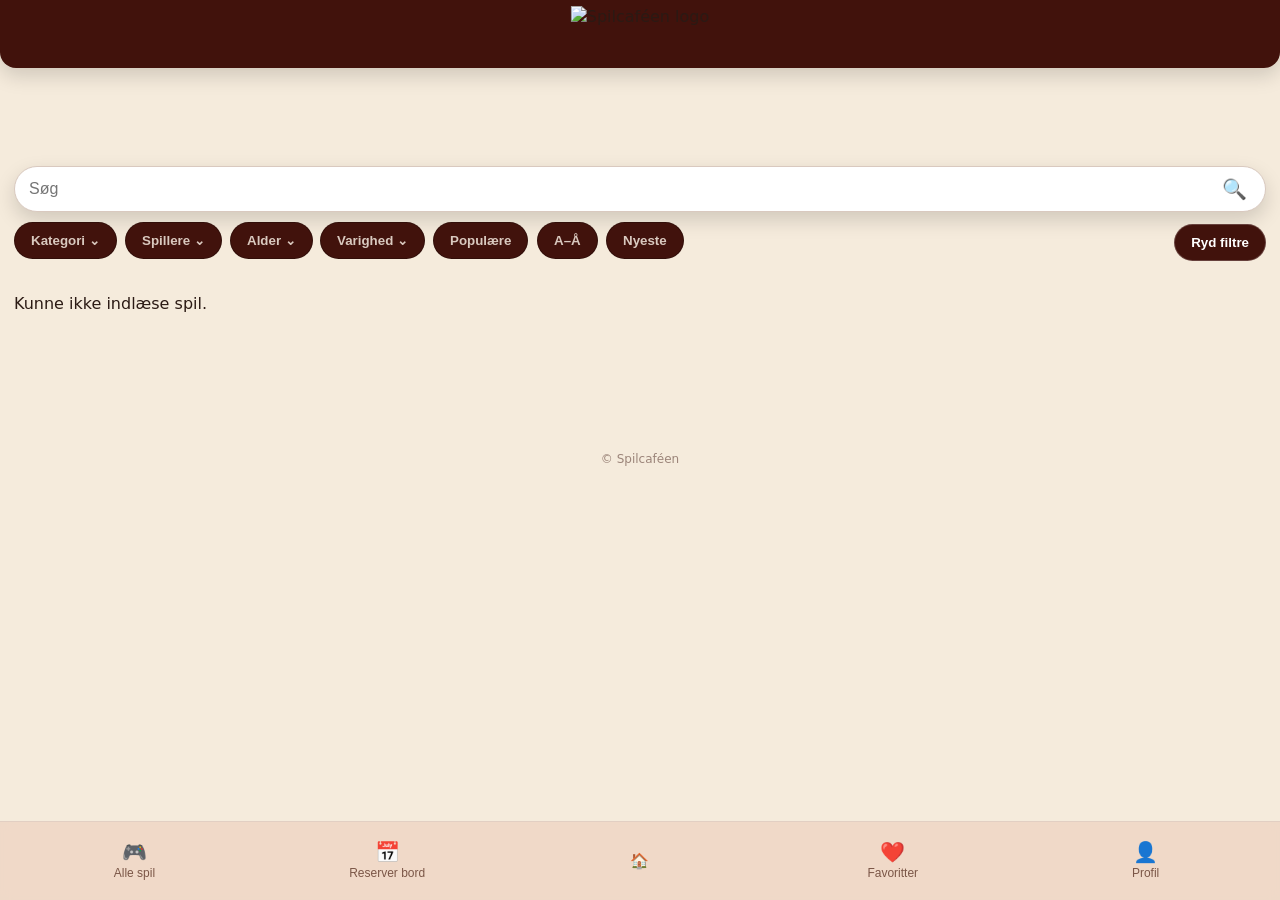
==== index.html @ 5440424d "Forbedret semantisk struktur og søgefeltets tilgængelighed Tilføjet en H1 til spiloversigten og en l" ====
<!doctype html>
<html lang="da">
  <head>
    <meta charset="UTF-8" />
    <meta name="viewport" content="width=device-width, initial-scale=1.0" />
    <title>Spilcaféen</title>
    <link rel="stylesheet" href="app.css" />
    <link
      rel="shortcut icon"
      href="https://images.squarespace-cdn.com/content/v1/61fd2c9026a58c435d260f4c/1af90772-e642-4309-a2cb-f4161e36855e/SC-logo-2023-transparant-BG+Small+Crop.png"
      type="image/logo"
    />
  </head>
  <body>
    <header class="topbar">
      <!-- Øverste mørkebrune bjælke -->
      <div class="topbar-bar"></div>

      <img
        src="https://images.squarespace-cdn.com/content/v1/61fd2c9026a58c435d260f4c/1af90772-e642-4309-a2cb-f4161e36855e/SC-logo-2023-transparant-BG+Small+Crop.png"
        alt="Spilcaféen logo"
        class="header-logo"
      />
    </header>

    <!-- BOOKING FLOW (skjult indtil man trykker "Reserver bord") -->
    <section id="booking-view" class="booking" hidden>
      <div id="booking-stage" class="booking-stage"></div>
    </section>

    <main class="page">
      <h1 class="visually-hidden">Spiloversigt</h1>

      <!-- Søg som i designet -->
      <div class="searchbar">
        <label for="search-input" class="visually-hidden">Søg efter spil</label>
        <input type="text" id="search-input" placeholder="Søg" />
        <button class="icon-btn" aria-label="Søg">🔍</button>
      </div>

      <!-- 👇 NY placering af filtre + Ryd filtre -->
      <div class="filterbar">
        <div class="filters-row">
          <!-- alle dine filter-dropdowns flyttes herned -->
          <div class="filter-dropdown">
            <button class="pill">Kategori ⌄</button>
            <div class="dropdown-menu">
              <button data-filter="genre" data-value="Familie">Familie</button>
              <button data-filter="genre" data-value="Kortspil">
                Kortspil
              </button>
              <button data-filter="genre" data-value="Strategi">
                Strategi
              </button>
              <button data-filter="genre" data-value="Ordspil">Ordspil</button>
              <button data-filter="genre" data-value="Party">Party</button>
              <button data-filter="genre" data-value="Andre">Andre</button>
              <button data-filter="genre" data-value="all">
                Alle kategorier
              </button>
            </div>
          </div>

          <div class="filter-dropdown">
            <button class="pill">Spillere ⌄</button>
            <div class="dropdown-menu">
              <button data-filter="players" data-value="1-2">1–2</button>
              <button data-filter="players" data-value="2-4">2–4</button>
              <button data-filter="players" data-value="4-6">4–6</button>
              <button data-filter="players" data-value="6-10">6–10</button>
              <button data-filter="players" data-value="10+">10+</button>
              <button data-filter="players" data-value="all">Alle</button>
            </div>
          </div>

          <div class="filter-dropdown">
            <button class="pill">Alder ⌄</button>
            <div class="dropdown-menu">
              <button data-filter="age" data-value="3">3+</button>
              <button data-filter="age" data-value="6">6+</button>
              <button data-filter="age" data-value="8">8+</button>
              <button data-filter="age" data-value="10">10+</button>
              <button data-filter="age" data-value="12">12+</button>
              <button data-filter="age" data-value="15">15+</button>
              <button data-filter="age" data-value="18">18+</button>
              <button data-filter="age" data-value="all">Alle</button>
            </div>
          </div>

          <div class="filter-dropdown">
            <button class="pill">Varighed ⌄</button>
            <div class="dropdown-menu">
              <button data-filter="duration" data-value="0-15">≤ 15 min</button>
              <button data-filter="duration" data-value="15-30">
                15–30 min
              </button>
              <button data-filter="duration" data-value="30-60">
                30–60 min
              </button>
              <button data-filter="duration" data-value="60-120">
                60–120 min
              </button>
              <button data-filter="duration" data-value="120+">120+ min</button>
              <button data-filter="duration" data-value="all">Alle</button>
            </div>
          </div>

          <div class="filter-dropdown">
            <button class="pill" data-sort="rating">Populære</button>
          </div>
          <div class="filter-dropdown">
            <button class="pill" data-sort="title">A–Å</button>
          </div>
          <div class="filter-dropdown">
            <button class="pill" data-sort="none">Nyeste</button>
          </div>
        </div>

        <!-- højre side -->
        <button class="clear-pill" id="clear-filters-pill" type="button">
          Ryd filtre
        </button>
      </div>

      <!-- resten af indholdet -->
      <section id="game-list" class="card-grid"></section>
    </main>

    <!-- Skjult lager til select/inputs som koden bruger (ikke synligt for brugeren) -->
    <div class="filters-storage" hidden>
      <select id="genre-select">
        <option value="all">Alle kategorier</option>
      </select>
      <select id="language-select">
        <option value="all">Alle sprog</option>
      </select>
      <select id="difficulty-select">
        <option value="all">Alle sværhedsgrader</option>
      </select>

      <input
        type="number"
        id="rating-from"
        placeholder="0"
        min="0"
        max="5"
        step="0.1"
      />
      <input
        type="number"
        id="rating-to"
        placeholder="5"
        min="0"
        max="5"
        step="0.1"
      />

      <input
        type="number"
        id="playtime-from"
        placeholder="0"
        min="0"
        max="600"
      />
      <input
        type="number"
        id="playtime-to"
        placeholder="999"
        min="0"
        max="999"
      />

      <input type="checkbox" id="available-only" />

      <select id="sort-select">
        <option value="none">Ingen sortering</option>
        <option value="title">Titel (A-Å)</option>
        <option value="playtime">Varighed (kortest først)</option>
        <option value="rating">Rating (højeste først)</option>
      </select>

      <!-- eksisterende clear-knap er ikke længere synlig, men kan gerne blive -->
      <button id="clear-filters" type="button">Ryd (skjult)</button>
    </div>

    <!-- Modal: stort kort -->
    <!-- Modal: stort kort -->
    <div id="game-modal" class="modal" hidden>
      <div class="modal-backdrop" data-close></div>
      <article
        class="modal-card"
        role="dialog"
        aria-modal="true"
        aria-labelledby="modal-title"
      >
        <button class="modal-close" data-close aria-label="Luk">×</button>

        <div class="modal-media">
          <img id="modal-image" alt="" />
        </div>

        <div class="modal-body">
          <h2 id="modal-title"></h2>
          <div class="modal-meta" id="modal-meta"></div>
          <p id="modal-desc"></p>
          <div class="modal-details" id="modal-details"></div>

          <!-- NY REGELSEKTION -->
          <section id="modal-rules-wrap" class="modal-rules" hidden>
            <button id="rules-toggle" class="rules-btn" aria-expanded="false">
              ▸ Regler
            </button>
            <div id="rules-content" class="rules-content">
              <pre id="modal-rules"></pre>
            </div>
          </section>
        </div>
      </article>
    </div>

    <!-- Bundnavigation som i mockup -->
    <nav class="tabbar tabbar--fab">
      <button class="tab" id="tab-all">
        <span>🎮</span><small>Alle spil</small>
      </button>

      <button class="tab" id="tab-reserve">
        <span>📅</span><small>Reserver bord</small>
      </button>

      <!-- den runde, forhøjede hjem-knap -->
      <button class="home-fab" id="tab-home" aria-label="Hjem">🏠</button>

      <button class="tab" id="filter-favourites">
        <span>❤️️</span><small>Favoritter</small>
      </button>

      <button class="tab" id="tab-profile">
        <span>👤</span><small>Profil</small>
      </button>
    </nav>

    <footer class="legal">© Spilcaféen</footer>
    <script src="app.js"></script>
  </body>
</html>
---- app.css ----
/* =========================================================
  Farver, base og variabler
  ========================================================= */
:root {
  --cream: #f5ebdc;
  --brown: #41120c;
  --brown-2: #5b2a1a;
  --text: #2b1a14;
  --light: #fff8f0;
  --muted: #bdaaa1;
  --ring: #d9c9bf;
  --shadow: 0 8px 20px rgba(0, 0, 0, 0.15);
  --radius: 18px;
  --thumb-ratio: 4/3;
}

* {
  box-sizing: border-box;
}

html,
body {
  margin: 0;
  padding: 0;
}

/* baggrundsfarve */
body {
  background: var(--cream);
  color: var(--text);
  font: 16px/1.4 ui-sans-serif, system-ui, Segoe UI, Roboto, Inter;
}

/* =========================================================
  HEADER – mørk topbjælke + svævende logo
  ========================================================= */
.topbar {
  position: sticky;
  top: 0;
  z-index: 3000;
  background: var(--cream);
  padding-top: 100px;
  /* plads til logoet ovenfor bjælken */
  padding-bottom: 28px;
  /* luft under bjælken (afstand til søg) */
  margin: 0 0 16px;
  overflow: visible;
}

/* Selve bjælken: absolut, så padding ikke skubber den */
.topbar-bar {
  position: absolute;
  inset: 0 auto auto 0;
  height: 68px;
  width: 100%;
  background: var(--brown);
  border-bottom-left-radius: 16px;
  border-bottom-right-radius: 16px;
  box-shadow: var(--shadow);
}

/* Logoet svæver ovenpå bjælken */
.header-logo {
  position: absolute;
  left: 50%;
  top: 6px;
  /* sænk/hæv logoet i bjælken */
  transform: translateX(-50%);
  height: 96px;
  /* logo-størrelse */
  z-index: 10;
}

/* tilbage-knap i topbaren */
.icon-btn {
  appearance: none;
  border: 0;
  background: transparent;
  font-size: 20px;
  color: #fff;
  line-height: 1;
  padding: 4px 6px;
  cursor: pointer;
}
/* H1 bliver skjult på skræmen men bliver læst højt for skærmlæsebrugere */
.visually-hidden {
  position: absolute;
  width: 1px;
  height: 1px;
  padding: 0;
  margin: -1px;
  overflow: hidden;
  clip: rect(0, 0, 0, 0);
  white-space: nowrap;
  border: 0;
}

/* =========================================================
  SIDE-INDHOLD
  ========================================================= */
.page {
  padding: 12px 14px 110px;
  /* ekstra bund-padding så tabbar ikke dækker */
  max-width: min(1400px, 100%);
  margin: 0 auto;
}

/* Søg-bar */
.searchbar {
  display: flex;
  align-items: center;
  gap: 8px;
  background: #fff;
  border: 1px solid var(--ring);
  box-shadow: var(--shadow);
  border-radius: 999px;
  padding: 8px 12px;
  margin: 10px 0 8px;
}

.searchbar input {
  flex: 1;
  border: 0;
  outline: 0;
  background: transparent;
  font-size: 16px;
}

/* =========================================================
  FILTRE under søg – venstre/scroll, “Ryd filtre” til højre
  ========================================================= */
.filterbar {
  display: flex;
  align-items: center;
  gap: 8px;
  margin: 10px 0 14px;
}

.filterbar .filters-row {
  flex: 1 1 auto;
  min-width: 0;
  display: flex;
  gap: 8px;
  overflow-x: auto;
  overflow-y: visible;
  padding-bottom: 4px;
}

/* Standard “pill”-stil (bruges også i dropdown-trigger-knapper) */
.pill {
  appearance: none;
  background: #65301e;
  color: #fff;
  border: 1px solid rgba(255, 255, 255, 0.15);
  border-radius: 999px;
  padding: 10px 16px;
  /* lidt større */
  font-weight: 600;
  white-space: nowrap;
  cursor: pointer;
  transition: transform 0.18s ease, background-color 0.18s ease,
    box-shadow 0.18s ease;
  will-change: transform;
  transform-origin: center;
}

.pill:hover,
.pill:focus-visible,
.pill:active {
  transform: scale(1.07);
  background: var(--brown-2);
  box-shadow: 0 6px 14px rgba(0, 0, 0, 0.18);
}

.pill:focus-visible {
  outline: 2px solid rgba(255, 255, 255, 0.6);
  outline-offset: 2px;
}

/* Dropdown trigger-pills lys stil */
.filter-dropdown {
  position: relative;
  flex-shrink: 0;
}

.filter-dropdown .pill {
  background: var(--brown);
  color: var(--ring);
  border: 1px solid rgba(0, 0, 0, 0.25);
}

.filter-dropdown .pill:hover {
  background: var(--brown-2);
  transform: scale(1.07);
  box-shadow: 0 6px 14px rgba(0, 0, 0, 0.18);
}

/* Dropdown-menu */
.dropdown-menu {
  position: absolute;
  top: 110%;
  left: 0;
  display: none;
  flex-direction: column;
  min-width: 180px;
  background: #f5ebdc;
  border: 1px solid rgba(0, 0, 0, 0.25);
  border-radius: 12px;
  box-shadow: var(--shadow);
  z-index: 3200;
  overflow: hidden;
}

.filter-dropdown.open .dropdown-menu {
  display: flex;
}

.dropdown-floating {
  position: fixed !important;
  z-index: 10000 !important;
  display: flex !important;
  top: 0;
  left: 0;
}

/* Punkter i dropdown-menuen + hover-pop */
.dropdown-menu button {
  appearance: none;
  border: 0;
  background: transparent;
  padding: 10px 14px;
  text-align: left;
  font-size: 15px;
  color: var(--text);
  cursor: pointer;
  transition: transform 0.15s ease, background-color 0.15s ease;
  display: inline-block;
  transform-origin: center;
}

.dropdown-menu button:hover {
  transform: scale(1.08);
  background: var(--brown-2);
  color: #fff;
}

/* “Ryd filtre”-pillen på højre side */
.clear-pill {
  flex: 0 0 auto;
  background: var(--brown);
  color: #fff;
  border: 1px solid rgba(255, 255, 255, 0.2);
  border-radius: 999px;
  padding: 10px 16px;
  font-weight: 800;
  white-space: nowrap;
  cursor: pointer;
  transition: transform 0.2s ease, background-color 0.2s ease,
    box-shadow 0.2s ease;
}

.clear-pill:hover {
  transform: scale(1.08);
  background: var(--brown-2);
  box-shadow: 0 6px 14px rgba(0, 0, 0, 0.18);
}

/* Skjul evt. gamle rækker hvis de findes i DOM’en */
.top-actions {
  display: none !important;
}

.more-filters {
  display: none !important;
}

.filters-storage[hidden] {
  display: none;
}

/* =========================================================
  KORT / SPIL-KORT
  ========================================================= */
.card-grid {
  display: grid;
  gap: 12px;
  grid-template-columns: repeat(auto-fill, minmax(220px, 1fr));
}

@media (max-width: 380px) {
  .card-grid {
    grid-template-columns: 1fr;
  }
}

.card {
  background: var(--brown);
  color: #fff;
  border-radius: 16px;
  box-shadow: var(--shadow);
  padding: 8px;
  border: 1px solid rgba(255, 255, 255, 0.12);
}

.thumb {
  position: relative;
  border-radius: 12px;
  overflow: hidden;
  background: #00000055;
  aspect-ratio: var(--thumb-ratio);
}

.thumb img {
  width: 100%;
  height: 100%;
  object-fit: cover;
  display: block;
}

.fav {
  position: absolute;
  top: 8px;
  right: 8px;
  background: rgba(0, 0, 0, 0.35);
  border: 1px solid rgba(255, 255, 255, 0.25);
  color: #fff;
  border-radius: 999px;
  padding: 6px 8px;
  font-size: 16px;
  cursor: pointer;
}

.fav.active {
  background: #fff;
  color: #c0183c;
}

.card h3 {
  margin: 8px 4px 6px;
  font-size: 16px;
}

.meta,
.extra {
  color: #f1dfd6;
  opacity: 0.95;
  display: flex;
  gap: 10px;
  margin: 0 4px 4px;
  font-size: 14px;
}

.extra {
  flex-direction: column;
  gap: 2px;
}

.badges {
  position: absolute;
  left: 8px;
  top: 8px;
  display: flex;
  gap: 6px;
}

.badge {
  background: rgba(0, 0, 0, 0.5);
  color: #fff;
  padding: 3px 6px;
  font-size: 12px;
  border-radius: 999px;
  border: 1px solid rgba(255, 255, 255, 0.25);
}

/* =========================================================
  TABBAR – altid klikbar, hover-effekt, alle lige store
  ========================================================= */
.tabbar {
  position: fixed;
  left: 0;
  right: 0;
  bottom: 0;
  z-index: 8000;
  /* OVER alt almindeligt indhold/booking */
  background: #efd8c6e6;
  backdrop-filter: saturate(1.2) blur(6px);
  border-top: 1px solid #e2cfc3;
  display: grid;
  grid-template-columns: repeat(5, 1fr);
  padding: 10px 8px;
  /* lidt større samlet højde */
}

/* Gør ALLE knapper ens (inkl. huset) */
.tabbar button {
  appearance: none;
  border: 0;
  background: transparent;
  color: #7b5647;
  text-align: center;
  display: flex;
  flex-direction: column;
  align-items: center;
  justify-content: center;
  gap: 4px;
  padding: 10px 4px;
  /* lidt større */
  font-size: 15px;
  /* større tekst */
  outline: 0;
  -webkit-tap-highlight-color: transparent;
  transition: transform 0.18s ease, background-color 0.18s ease,
    color 0.18s ease, box-shadow 0.18s ease;
  border-radius: 12px;
  /* rundet baggrund ved hover */
}

/* Ikon + label */
.tabbar button span {
  font-size: 20px;
  line-height: 1;
}

.tabbar button small {
  display: block;
  font-size: 12px;
}

/* Aktiv tilstand */
.tabbar .tab.active {
  color: #3b2118;
  font-weight: 700;
}

.tabbar .tab.active::after {
  content: "";
  width: 24px;
  height: 3px;
  background: #3b2118;
  border-radius: 999px;
  margin-top: 4px;
}

/* Konsistent hover/focus på ALLE knapper inkl. huset */
.tabbar button:hover,
.tabbar button:focus-visible,
.tabbar button:active {
  transform: scale(1.08);
  background: rgba(0, 0, 0, 0.05);
  box-shadow: 0 6px 14px rgba(0, 0, 0, 0.12);
}

/* Tilgængelighed – undgå grimme outlines men behold fokus */
.tabbar button:focus-visible {
  outline: 2px solid rgba(59, 33, 24, 0.35);
  outline-offset: 2px;
}

/* Sørg for at modaler fortsat ligger OVER tabbaren */
.modal {
  z-index: 9000;
}

/* FOOTER */
.legal {
  text-align: center;
  color: #9b8479;
  font-size: 12px;
  padding: 10px 0 80px;
}

/* MODAL (kortdetaljer) */
.modal[hidden] {
  display: none;
}

.modal {
  position: fixed;
  inset: 0;
  display: grid;
  place-items: center;
  padding: 16px;
}

.modal-backdrop {
  position: absolute;
  inset: 0;
  background: rgba(0, 0, 0, 0.122);
}

.modal-card {
  position: relative;
  z-index: 1;
  background: var(--brown);
  color: #fff;
  border-radius: 18px;
  border: 1px solid rgba(255, 255, 255, 0.15);
  box-shadow: var(--shadow);
  width: min(920px, 100%);
  display: flex;
  flex-direction: column;
  max-height: 90vh;
  overflow: hidden;
}

.modal-close {
  position: absolute;
  top: 10px;
  right: 10px;
  background: rgba(0, 0, 0, 0.35);
  border: 1px solid rgba(255, 255, 255, 0.25);
  color: #fff;
  border-radius: 999px;
  font-size: 22px;
  line-height: 1;
  padding: 6px 10px;
  cursor: pointer;
}

.modal-media {
  flex: 0 0 auto;
  background: #1a1a1a7b;
  display: flex;
  align-items: center;
  justify-content: center;
  padding: 0.5rem;
  border-bottom: 1px solid rgba(255, 255, 255, 0.1);
}

.modal-media img {
  width: 100%;
  height: auto;
  max-height: 350px;
  object-fit: contain;
  display: block;
}

.modal-body {
  flex: 1;
  overflow-y: auto;
  padding: 1rem 1.5rem;
  display: grid;
  gap: 10px;
}

.modal-body h2 {
  margin: 0;
  font-size: clamp(20px, 3.2vw, 28px);
}

.modal-meta {
  display: flex;
  gap: 14px;
  opacity: 0.95;
  flex-wrap: wrap;
}

.modal-details {
  display: grid;
  gap: 6px;
}

.modal-details span {
  opacity: 0.95;
}

/* Regler fold-ud */
.rules-btn {
  background: none;
  border: none;
  color: #fff;
  font-weight: 600;
  cursor: pointer;
  margin-top: 1rem;
  display: flex;
  align-items: center;
  gap: 0.25rem;
  font-size: 1.1rem;
  transition: color 0.2s ease;
}

.rules-btn:hover {
  color: #ffd479;
}

.rules-btn[aria-expanded="true"]::before {
  content: "▾";
}

.rules-btn[aria-expanded="false"]::before {
  content: "▸";
}

.rules-content {
  max-height: 0;
  overflow: hidden;
  transition: max-height 0.3s ease;
}

.rules-content.open {
  max-height: 600px;
}

#modal-rules {
  background: rgba(255, 255, 255, 0.05);
  padding: 0.75rem;
  border-radius: 6px;
  white-space: pre-wrap;
  line-height: 1.4;
  margin-top: 0.5rem;
}

/* =========================================================
  BOOKING FLOW (forkortet; bevaret funktionelt)
  ========================================================= */
.booking[hidden] {
  display: none;
}

.booking {
  position: relative;
  /* sikrer normal stacking under tabbar */
  max-width: clamp(600px, 90vw, 1100px);
  margin: 0 auto;
  padding: 20px 16px 120px;
  /* bund-padding så tabbar ikke dækker */
}

.booking-top {
  display: flex;
  align-items: center;
  gap: 10px;
  margin-bottom: 8px;
}

.booking-logo {
  height: 56px;
  display: block;
  margin: 10px auto 8px;
}

@media (min-width: 900px) {
  .booking-logo {
    height: 80px;
    margin: 14px auto 10px;
  }
}

.booking-title {
  font-size: clamp(22px, 3vw, 32px);
  font-weight: 800;
  text-align: center;
  margin: 10px 0 16px;
  color: #3b2118;
}

.booking-stage {
  display: block;
}

.booking-grid {
  display: grid;
  gap: 16px;
}

.booking-cafes {
  grid-template-columns: repeat(2, minmax(0, 1fr));
}

.booking-card {
  background: var(--brown);
  color: #fff;
  border-radius: 14px;
  padding: 8px;
  border: 1px solid rgba(255, 255, 255, 0.12);
  box-shadow: var(--shadow);
  cursor: pointer;
}

.booking-card img {
  width: 100%;
  height: 120px;
  object-fit: cover;
  border-radius: 10px;
  display: block;
}

@media (min-width: 900px) {
  .booking-cafes {
    grid-template-columns: repeat(3, minmax(0, 1fr));
  }

  .booking-card img {
    height: 150px;
  }
}

@media (min-width: 1200px) {
  .booking-cafes {
    grid-template-columns: repeat(4, minmax(0, 1fr));
  }
}

.booking-bubbles {
  display: grid;
  grid-template-columns: repeat(4, 1fr);
  gap: 12px;
}
/* --- BOOKING – Kalender (runde dag-bobler) --- */
.cal-header {
  display: flex;
  align-items: center;
  justify-content: space-between;
  margin: 6px 0 8px;
}
.cal-arrow {
  appearance: none;
  border: 0;
  background: transparent;
  cursor: pointer;
  font-size: 22px;
  padding: 6px 10px;
  color: #3b2118;
}

.calendar {
  display: grid;
  grid-template-columns: repeat(7, 1fr);
  gap: 8px;
  justify-items: center;
}

.cal-day {
  /* ma, ti, on ... */
  font-weight: 700;
  font-size: 14px;
  color: #7b5647;
}

.cal-cell {
  /* <-- de enkelte dages KNAPPER */
  width: 40px;
  height: 40px;
  border-radius: 50%; /* gør dem RUNDE */
  border: 1px solid var(--ring);
  background: #7fa763;
  color: var(--text);
  display: flex;
  align-items: center;
  justify-content: center;
  cursor: pointer;
  transition: transform 0.15s ease, background-color 0.15s ease;
}
.cal-cell:hover {
  background: #f2e4d8;
  transform: scale(1.06);
}
.cal-cell.selected {
  background: #7b5647;
  color: #fff;
}
.cal-cell.busy {
  background: #c27474;
  color: #fff;
  cursor: not-allowed;
}

.legend {
  margin-top: 10px;
  color: #7b5647;
  font-size: 14px;
  display: flex;
  align-items: center;
  gap: 10px;
}
.dot {
  width: 10px;
  height: 10px;
  border-radius: 50%;
  display: inline-block;
}
.dot-green {
  background: #7fb77e;
}
.dot-red {
  background: #c27474;
}

.bubble {
  background: #5b2a1a;
  color: #fff;
  border: 1px solid rgba(255, 255, 255, 0.15);
  border-radius: 999px;
  padding: 16px 0;
  text-align: center;
  font-weight: 800;
  cursor: pointer;
  font-size: 18px;
}

.booking-time {
  display: grid;
  grid-template-columns: repeat(4, 1fr);
  gap: 12px;
}

@media (min-width: 900px) {
  .booking-time {
    grid-template-columns: repeat(6, 1fr);
  }
}

.slot {
  padding: 10px 12px;
  border-radius: 12px;
  background: #fff;
  border: 1px solid var(--ring);
  text-align: center;
  cursor: pointer;
}

.slot.busy {
  opacity: 0.45;
  pointer-events: none;
  text-decoration: line-through;
}

.slot.primary {
  background: var(--brown);
  color: #fff;
  border-color: rgba(255, 255, 255, 0.2);
}

.booking-type {
  display: grid;
  gap: 10px;
}

.booking-form {
  display: grid;
  gap: 10px;
}

.booking-form input,
.booking-form textarea {
  width: 100%;
  padding: 10px 12px;
  border-radius: 12px;
  border: 1px solid var(--ring);
  background: #fff;
}

.booking-btn {
  padding: 12px;
  border-radius: 12px;
  background: var(--brown);
  color: #fff;
  border: 0;
  cursor: pointer;
  font-weight: 800;
}

.booking-summary {
  background: #fff;
  border: 1px solid var(--ring);
  border-radius: 12px;
  padding: 10px 12px;
}

.booking-success {
  display: grid;
  gap: 12px;
  text-align: center;
}

.success-big {
  font-size: 22px;
  font-weight: 800;
  color: #3b2118;
}

/* Respektér brugere der ikke vil have animationer */
@media (prefers-reduced-motion: reduce) {
  .pill,
  .clear-pill,
  .dropdown-menu button,
  .tabbar button {
    transition: none !important;
  }
}
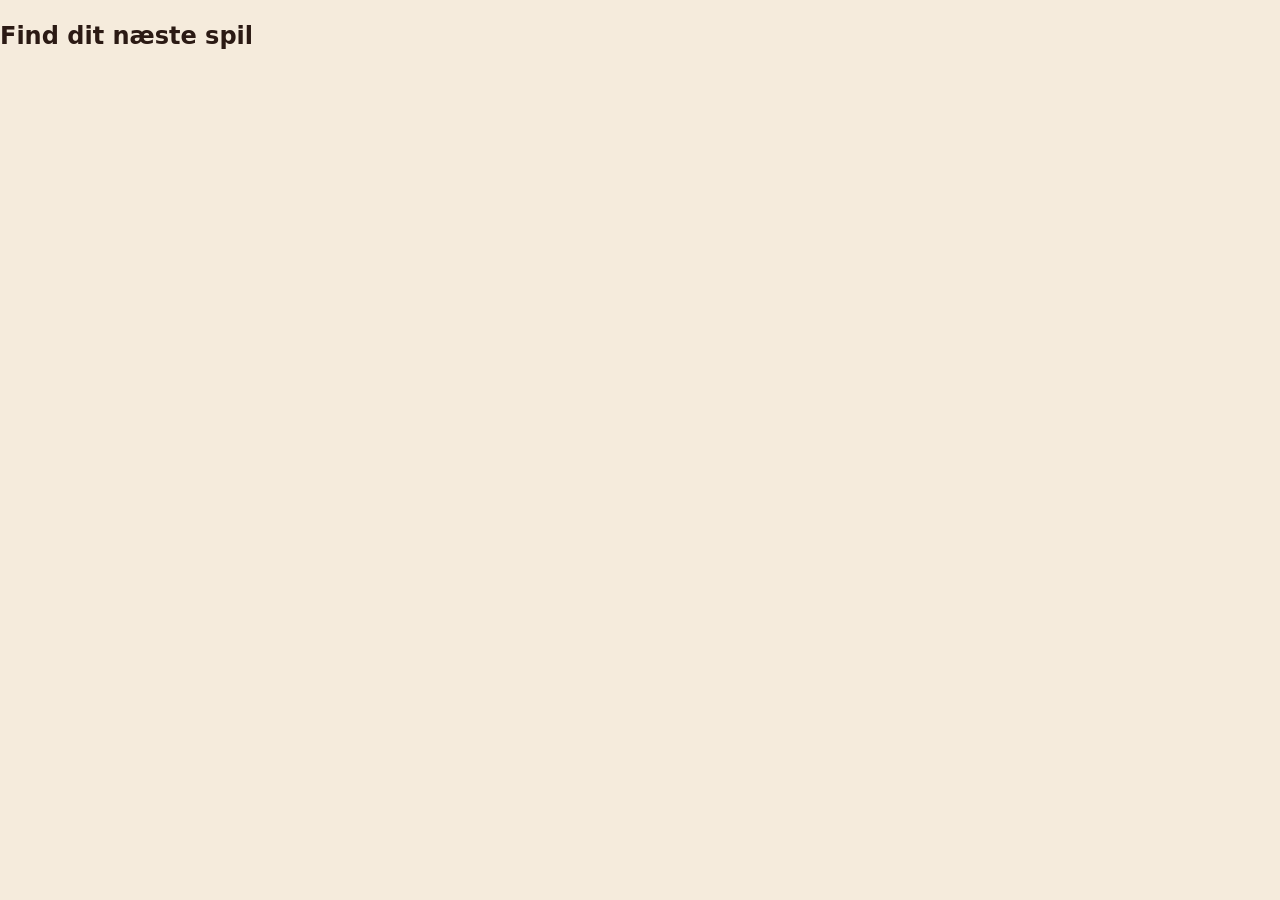
==== commit be5a3a9d: "Oprettet ny sidestruktur med separat forside og spiloversigt Flyttet den eksisterende spiloversigt t" ====
--- a/index.html
+++ b/index.html
@@ -3,244 +3,23 @@
   <head>
     <meta charset="UTF-8" />
     <meta name="viewport" content="width=device-width, initial-scale=1.0" />
-    <title>Spilcaféen</title>
+
+    <title>Spilcaféen | Forside</title>
+
     <link rel="stylesheet" href="app.css" />
+
     <link
       rel="shortcut icon"
       href="https://images.squarespace-cdn.com/content/v1/61fd2c9026a58c435d260f4c/1af90772-e642-4309-a2cb-f4161e36855e/SC-logo-2023-transparant-BG+Small+Crop.png"
-      type="image/logo"
+      type="image/png"
     />
   </head>
+
   <body>
-    <header class="topbar">
-      <!-- Øverste mørkebrune bjælke -->
-      <div class="topbar-bar"></div>
-
-      <img
-        src="https://images.squarespace-cdn.com/content/v1/61fd2c9026a58c435d260f4c/1af90772-e642-4309-a2cb-f4161e36855e/SC-logo-2023-transparant-BG+Small+Crop.png"
-        alt="Spilcaféen logo"
-        class="header-logo"
-      />
-    </header>
-
-    <!-- BOOKING FLOW (skjult indtil man trykker "Reserver bord") -->
-    <section id="booking-view" class="booking" hidden>
-      <div id="booking-stage" class="booking-stage"></div>
-    </section>
-
-    <main class="page">
-      <h1 class="visually-hidden">Spiloversigt</h1>
-
-      <!-- Søg som i designet -->
-      <div class="searchbar">
-        <label for="search-input" class="visually-hidden">Søg efter spil</label>
-        <input type="text" id="search-input" placeholder="Søg" />
-        <button class="icon-btn" aria-label="Søg">🔍</button>
-      </div>
-
-      <!-- 👇 NY placering af filtre + Ryd filtre -->
-      <div class="filterbar">
-        <div class="filters-row">
-          <!-- alle dine filter-dropdowns flyttes herned -->
-          <div class="filter-dropdown">
-            <button class="pill">Kategori ⌄</button>
-            <div class="dropdown-menu">
-              <button data-filter="genre" data-value="Familie">Familie</button>
-              <button data-filter="genre" data-value="Kortspil">
-                Kortspil
-              </button>
-              <button data-filter="genre" data-value="Strategi">
-                Strategi
-              </button>
-              <button data-filter="genre" data-value="Ordspil">Ordspil</button>
-              <button data-filter="genre" data-value="Party">Party</button>
-              <button data-filter="genre" data-value="Andre">Andre</button>
-              <button data-filter="genre" data-value="all">
-                Alle kategorier
-              </button>
-            </div>
-          </div>
-
-          <div class="filter-dropdown">
-            <button class="pill">Spillere ⌄</button>
-            <div class="dropdown-menu">
-              <button data-filter="players" data-value="1-2">1–2</button>
-              <button data-filter="players" data-value="2-4">2–4</button>
-              <button data-filter="players" data-value="4-6">4–6</button>
-              <button data-filter="players" data-value="6-10">6–10</button>
-              <button data-filter="players" data-value="10+">10+</button>
-              <button data-filter="players" data-value="all">Alle</button>
-            </div>
-          </div>
-
-          <div class="filter-dropdown">
-            <button class="pill">Alder ⌄</button>
-            <div class="dropdown-menu">
-              <button data-filter="age" data-value="3">3+</button>
-              <button data-filter="age" data-value="6">6+</button>
-              <button data-filter="age" data-value="8">8+</button>
-              <button data-filter="age" data-value="10">10+</button>
-              <button data-filter="age" data-value="12">12+</button>
-              <button data-filter="age" data-value="15">15+</button>
-              <button data-filter="age" data-value="18">18+</button>
-              <button data-filter="age" data-value="all">Alle</button>
-            </div>
-          </div>
-
-          <div class="filter-dropdown">
-            <button class="pill">Varighed ⌄</button>
-            <div class="dropdown-menu">
-              <button data-filter="duration" data-value="0-15">≤ 15 min</button>
-              <button data-filter="duration" data-value="15-30">
-                15–30 min
-              </button>
-              <button data-filter="duration" data-value="30-60">
-                30–60 min
-              </button>
-              <button data-filter="duration" data-value="60-120">
-                60–120 min
-              </button>
-              <button data-filter="duration" data-value="120+">120+ min</button>
-              <button data-filter="duration" data-value="all">Alle</button>
-            </div>
-          </div>
-
-          <div class="filter-dropdown">
-            <button class="pill" data-sort="rating">Populære</button>
-          </div>
-          <div class="filter-dropdown">
-            <button class="pill" data-sort="title">A–Å</button>
-          </div>
-          <div class="filter-dropdown">
-            <button class="pill" data-sort="none">Nyeste</button>
-          </div>
-        </div>
-
-        <!-- højre side -->
-        <button class="clear-pill" id="clear-filters-pill" type="button">
-          Ryd filtre
-        </button>
-      </div>
-
-      <!-- resten af indholdet -->
-      <section id="game-list" class="card-grid"></section>
+    <main class="home">
+      <section class="home-hero">
+        <h1>Find dit næste spil</h1>
+      </section>
     </main>
-
-    <!-- Skjult lager til select/inputs som koden bruger (ikke synligt for brugeren) -->
-    <div class="filters-storage" hidden>
-      <select id="genre-select">
-        <option value="all">Alle kategorier</option>
-      </select>
-      <select id="language-select">
-        <option value="all">Alle sprog</option>
-      </select>
-      <select id="difficulty-select">
-        <option value="all">Alle sværhedsgrader</option>
-      </select>
-
-      <input
-        type="number"
-        id="rating-from"
-        placeholder="0"
-        min="0"
-        max="5"
-        step="0.1"
-      />
-      <input
-        type="number"
-        id="rating-to"
-        placeholder="5"
-        min="0"
-        max="5"
-        step="0.1"
-      />
-
-      <input
-        type="number"
-        id="playtime-from"
-        placeholder="0"
-        min="0"
-        max="600"
-      />
-      <input
-        type="number"
-        id="playtime-to"
-        placeholder="999"
-        min="0"
-        max="999"
-      />
-
-      <input type="checkbox" id="available-only" />
-
-      <select id="sort-select">
-        <option value="none">Ingen sortering</option>
-        <option value="title">Titel (A-Å)</option>
-        <option value="playtime">Varighed (kortest først)</option>
-        <option value="rating">Rating (højeste først)</option>
-      </select>
-
-      <!-- eksisterende clear-knap er ikke længere synlig, men kan gerne blive -->
-      <button id="clear-filters" type="button">Ryd (skjult)</button>
-    </div>
-
-    <!-- Modal: stort kort -->
-    <!-- Modal: stort kort -->
-    <div id="game-modal" class="modal" hidden>
-      <div class="modal-backdrop" data-close></div>
-      <article
-        class="modal-card"
-        role="dialog"
-        aria-modal="true"
-        aria-labelledby="modal-title"
-      >
-        <button class="modal-close" data-close aria-label="Luk">×</button>
-
-        <div class="modal-media">
-          <img id="modal-image" alt="" />
-        </div>
-
-        <div class="modal-body">
-          <h2 id="modal-title"></h2>
-          <div class="modal-meta" id="modal-meta"></div>
-          <p id="modal-desc"></p>
-          <div class="modal-details" id="modal-details"></div>
-
-          <!-- NY REGELSEKTION -->
-          <section id="modal-rules-wrap" class="modal-rules" hidden>
-            <button id="rules-toggle" class="rules-btn" aria-expanded="false">
-              ▸ Regler
-            </button>
-            <div id="rules-content" class="rules-content">
-              <pre id="modal-rules"></pre>
-            </div>
-          </section>
-        </div>
-      </article>
-    </div>
-
-    <!-- Bundnavigation som i mockup -->
-    <nav class="tabbar tabbar--fab">
-      <button class="tab" id="tab-all">
-        <span>🎮</span><small>Alle spil</small>
-      </button>
-
-      <button class="tab" id="tab-reserve">
-        <span>📅</span><small>Reserver bord</small>
-      </button>
-
-      <!-- den runde, forhøjede hjem-knap -->
-      <button class="home-fab" id="tab-home" aria-label="Hjem">🏠</button>
-
-      <button class="tab" id="filter-favourites">
-        <span>❤️️</span><small>Favoritter</small>
-      </button>
-
-      <button class="tab" id="tab-profile">
-        <span>👤</span><small>Profil</small>
-      </button>
-    </nav>
-
-    <footer class="legal">© Spilcaféen</footer>
-    <script src="app.js"></script>
   </body>
 </html>
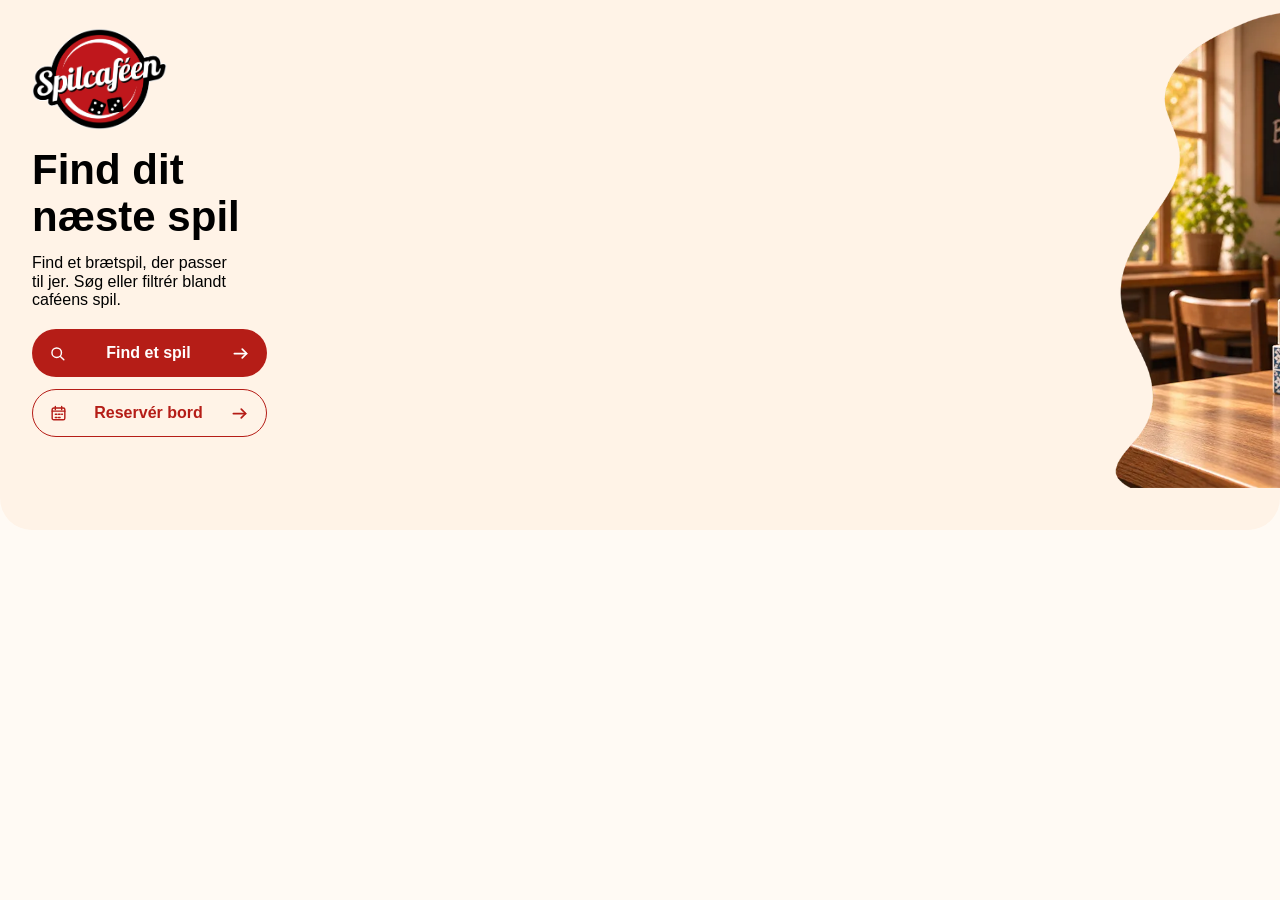
==== commit 7d2fc5c7: "Implementeret hero-sektion på ny forside Tilføjet mobil hero med logo, overskrift, introduktion, CTA" ====
--- a/index.html
+++ b/index.html
@@ -6,7 +6,7 @@
 
     <title>Spilcaféen | Forside</title>
 
-    <link rel="stylesheet" href="app.css" />
+    <link rel="stylesheet" href="forside.css" />
 
     <link
       rel="shortcut icon"
@@ -18,7 +18,70 @@
   <body>
     <main class="home">
       <section class="home-hero">
-        <h1>Find dit næste spil</h1>
+        <img
+          src="images/logo-spilcafeen.webp"
+          alt="Spilcaféen"
+          class="home-hero__logo"
+        />
+
+        <div class="home-hero__content">
+          <h1>Find dit<br />næste spil</h1>
+
+          <p>
+            Find et brætspil, der passer<br />
+            til jer. Søg eller filtrér blandt<br />
+            caféens spil.
+          </p>
+
+          <div class="home-hero__actions">
+            <a href="spil.html" class="hero-btn hero-btn--primary">
+              <svg
+                class="hero-btn__icon"
+                aria-hidden="true"
+                viewBox="0 0 24 24"
+              >
+                <circle cx="11" cy="11" r="6"></circle>
+                <path d="M16 16l4 4"></path>
+              </svg>
+
+              <span>Find et spil</span>
+
+              <svg
+                class="hero-btn__arrow"
+                aria-hidden="true"
+                viewBox="0 0 24 24"
+              >
+                <path d="M5 12h14"></path>
+                <path d="m14 7 5 5-5 5"></path>
+              </svg>
+            </a>
+
+            <a href="#" class="hero-btn hero-btn--secondary">
+              <svg
+                class="hero-btn__icon"
+                aria-hidden="true"
+                viewBox="0 0 24 24"
+              >
+                <rect x="4" y="5" width="16" height="15" rx="2"></rect>
+                <path d="M8 3v4M16 3v4M4 9h16"></path>
+                <path d="M8 13h2M12 13h2M16 13h1M8 17h2M12 17h2"></path>
+              </svg>
+
+              <span>Reservér bord</span>
+
+              <svg
+                class="hero-btn__arrow"
+                aria-hidden="true"
+                viewBox="0 0 24 24"
+              >
+                <path d="M5 12h14"></path>
+                <path d="m14 7 5 5-5 5"></path>
+              </svg>
+            </a>
+          </div>
+        </div>
+
+        <img src="images/hero-forside.webp" alt="" class="home-hero__image" />
       </section>
     </main>
   </body>
--- a/forside.css
+++ b/forside.css
@@ -0,0 +1,130 @@
+/* ==================================================
+   FORSIDE
+   ================================================== */
+
+* {
+  box-sizing: border-box;
+}
+
+html,
+body {
+  margin: 0;
+  padding: 0;
+}
+
+body {
+  font-family: Arial, Helvetica, sans-serif;
+  background-color: #fffaf4;
+  color: #000;
+}
+
+.home {
+  background-color: #fffaf4;
+  min-height: 100vh;
+}
+
+.home-hero {
+  position: relative;
+  min-height: 530px;
+  overflow: hidden;
+  background-color: #fff3e7;
+  border-radius: 0 0 32px 32px;
+}
+
+.home-hero__logo {
+  position: relative;
+  z-index: 2;
+  width: 135px;
+  margin-top: 28px;
+  margin-left: 32px;
+}
+
+.home-hero__content {
+  position: relative;
+  z-index: 2;
+  width: 58%;
+  margin-left: 32px;
+  margin-top: 12px;
+}
+
+.home-hero__content h1 {
+  margin: 0;
+  font-size: 42px;
+  line-height: 1.12;
+  font-weight: 800;
+  color: #000;
+}
+
+.home-hero__content p {
+  margin: 14px 0 20px;
+  font-size: 16px;
+  line-height: 1.15;
+  color: #000;
+}
+
+.home-hero__actions {
+  display: flex;
+  flex-direction: column;
+  gap: 12px;
+}
+
+.hero-btn {
+  position: relative;
+  z-index: 3;
+  display: flex;
+  align-items: center;
+  justify-content: space-between;
+
+  width: 235px;
+  min-height: 48px;
+  padding: 0 16px;
+
+  border-radius: 999px;
+
+  font-size: 16px;
+  font-weight: 600;
+  text-decoration: none;
+}
+
+.hero-btn__icon {
+  width: 19px;
+  height: 19px;
+  fill: none;
+  stroke: currentColor;
+  stroke-width: 1.8;
+  stroke-linecap: round;
+  stroke-linejoin: round;
+  flex-shrink: 0;
+}
+
+.hero-btn__arrow {
+  width: 21px;
+  height: 21px;
+  fill: none;
+  stroke: currentColor;
+  stroke-width: 2;
+  stroke-linecap: round;
+  stroke-linejoin: round;
+  flex-shrink: 0;
+}
+
+.hero-btn--primary {
+  background-color: #b51d17;
+  color: #fff;
+}
+
+.hero-btn--secondary {
+  background-color: transparent;
+  color: #b51d17;
+  border: 1.5px solid #b51d17;
+}
+
+.home-hero__image {
+  position: absolute;
+  z-index: 1;
+  top: 0;
+  right: -240px;
+  height: 92%;
+  width: auto;
+  max-width: none;
+}
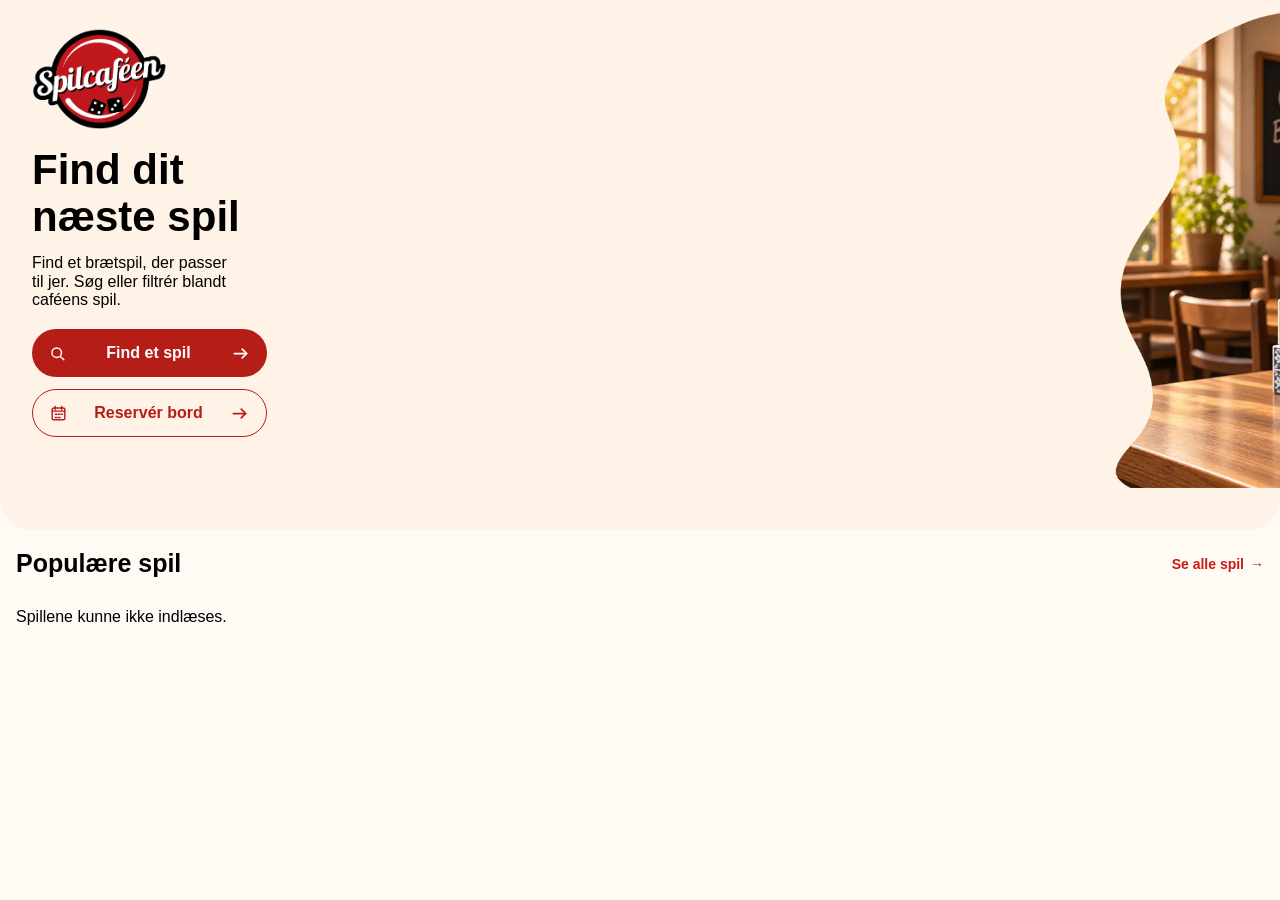
==== commit 509b25c8: "Tilføjet dynamisk sektion med populære spil på forsiden Henter populære spil fra JSON-data der viser" ====
--- a/index.html
+++ b/index.html
@@ -83,6 +83,23 @@
 
         <img src="images/hero-forside.webp" alt="" class="home-hero__image" />
       </section>
+
+      <!-- Populære spil -->
+      <section class="popular-games">
+        <div class="popular-games__header">
+          <h2>Populære spil</h2>
+
+          <a href="spil.html" class="popular-games__link">
+            <span>Se alle spil</span>
+            <span aria-hidden="true">→</span>
+          </a>
+        </div>
+
+        <div class="popular-games__grid" id="popular-games">
+          <!-- De tre spil indsættes med JavaScript -->
+        </div>
+      </section>
     </main>
+    <script src="forside.js"></script>
   </body>
 </html>
--- a/forside.css
+++ b/forside.css
@@ -128,3 +128,198 @@
   width: auto;
   max-width: none;
 }
+
+/* =========================================
+   POPULÆRE SPIL
+========================================= */
+
+.popular-games {
+  padding: 20px 16px 18px;
+}
+
+.popular-games__header {
+  display: flex;
+  justify-content: space-between;
+  align-items: center;
+  margin-bottom: 12px;
+}
+
+.popular-games__header h2 {
+  margin: 0;
+  font-size: 24px;
+  line-height: 1.1;
+  font-weight: 800;
+}
+
+.popular-games__link {
+  display: flex;
+  align-items: center;
+  gap: 8px;
+  color: #b51f17;
+  font-size: 14px;
+  font-weight: 700;
+  text-decoration: none;
+}
+
+.popular-games__grid {
+  display: grid;
+  grid-template-columns: repeat(3, 1fr);
+  gap: 10px;
+}
+
+.popular-game-card {
+  position: relative;
+  min-width: 0;
+  padding: 12px 10px 10px;
+  background-color: #fff7ed;
+  border-radius: 16px;
+}
+
+.popular-game-card__favorite {
+  position: absolute;
+  top: 6px;
+  right: 6px;
+  width: 28px;
+  height: 28px;
+  display: flex;
+  align-items: center;
+  justify-content: center;
+  padding: 0;
+  background-color: #fff;
+  border: 1px solid #ddd;
+  border-radius: 50%;
+  font-size: 18px;
+  cursor: pointer;
+}
+
+.popular-game-card__image {
+  display: block;
+  width: 100%;
+  height: 100px;
+  margin: 4px auto 8px;
+  object-fit: contain;
+}
+
+.popular-game-card h3 {
+  margin: 0 0 8px;
+  font-size: 13px;
+  line-height: 1.2;
+  font-weight: 700;
+}
+
+.popular-game-card__info {
+  display: flex;
+  align-items: center;
+  justify-content: space-between;
+  gap: 4px;
+  font-size: 12px;
+  font-weight: 600;
+  white-space: nowrap;
+}
+
+/* ---------- Populære spil ---------- */
+
+.popular-games {
+  padding: 20px 16px 24px;
+}
+
+.popular-games__header {
+  display: flex;
+  align-items: center;
+  justify-content: space-between;
+  margin-bottom: 14px;
+}
+
+.popular-games__header h2 {
+  margin: 0;
+  font-size: 25px;
+  line-height: 1.1;
+  font-weight: 700;
+}
+
+.popular-games__link {
+  display: flex;
+  align-items: center;
+  gap: 6px;
+  color: #c91c16;
+  font-size: 14px;
+  font-weight: 700;
+  text-decoration: none;
+}
+
+.popular-games__grid {
+  display: grid;
+  grid-template-columns: repeat(3, minmax(0, 1fr));
+  gap: 10px;
+}
+
+.popular-card {
+  min-width: 0;
+}
+
+.popular-card__image-wrap {
+  position: relative;
+  width: 100%;
+  height: 110px;
+  overflow: hidden;
+  border-radius: 10px;
+  background: #f5ebdc;
+
+  display: flex;
+  align-items: center;
+  justify-content: center;
+}
+
+.popular-card__image {
+  width: 100%;
+  height: 100%;
+  display: block;
+  object-fit: contain;
+}
+
+.popular-card__favorite {
+  position: absolute;
+  top: 6px;
+  right: 6px;
+
+  width: 28px;
+  height: 28px;
+
+  display: grid;
+  place-items: center;
+
+  padding: 0;
+  border: 1px solid #ddd;
+  border-radius: 50%;
+  background: #fff;
+
+  font-size: 17px;
+  line-height: 1;
+  cursor: pointer;
+}
+
+.popular-card h3 {
+  margin: 8px 0 5px;
+  font-size: 14px;
+  line-height: 1.15;
+  font-weight: 700;
+
+  min-height: 32px;
+}
+
+.popular-card__info {
+  display: flex;
+  align-items: center;
+  justify-content: space-between;
+  gap: 4px;
+
+  font-size: 12px;
+  font-weight: 600;
+  white-space: nowrap;
+}
+
+.popular-card__info span {
+  display: flex;
+  align-items: center;
+  gap: 3px;
+}
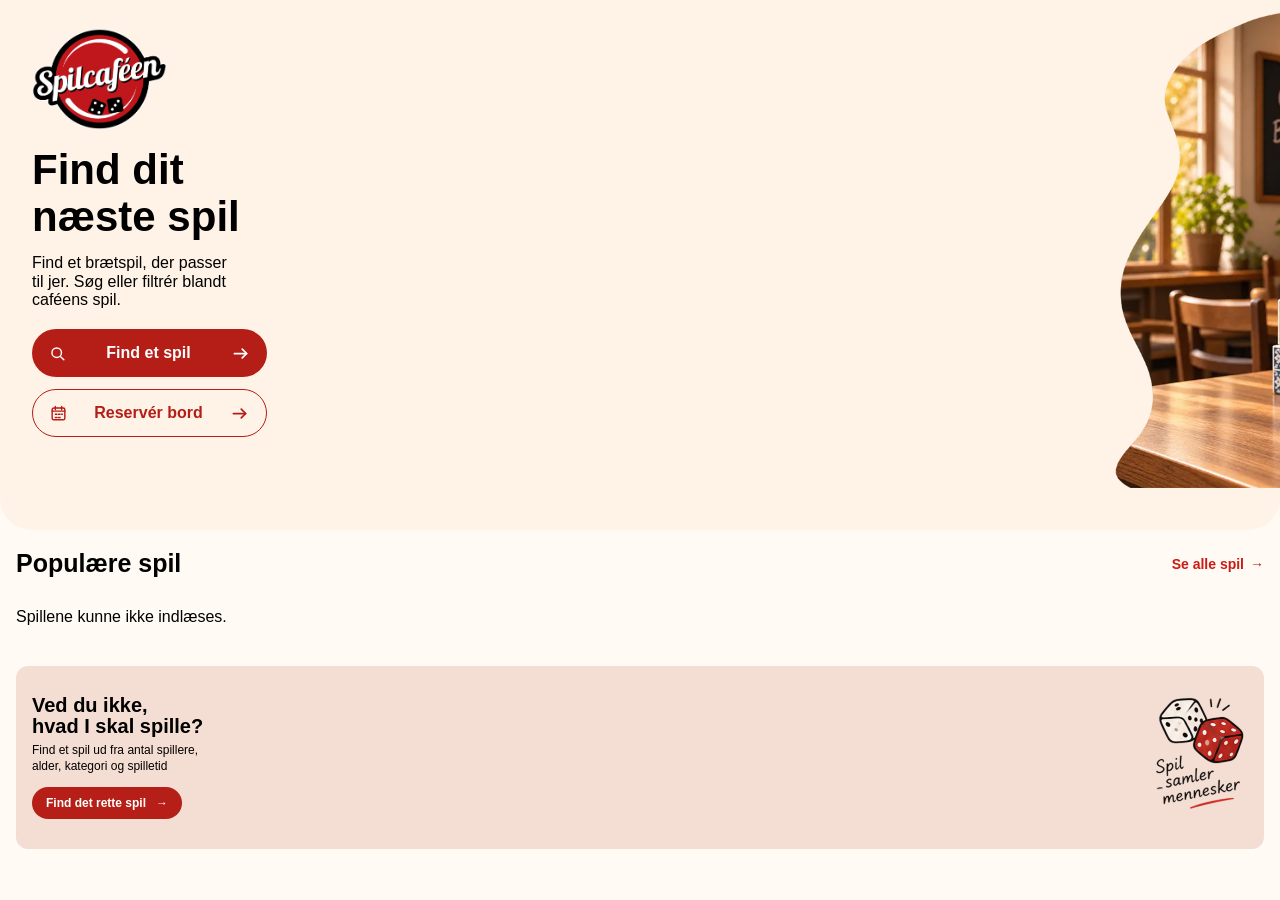
==== commit 37c5fd5a: "Tilføjet sektion til hjælp med valg af spil Tilføjet ny CTA-sektion på forsiden med tekst, link til " ====
--- a/index.html
+++ b/index.html
@@ -99,6 +99,27 @@
           <!-- De tre spil indsættes med JavaScript -->
         </div>
       </section>
+
+      <!-- Find det rette spil -->
+      <section class="game-finder">
+        <div class="game-finder__content">
+          <h2>Ved du ikke,<br />hvad I skal spille?</h2>
+
+          <p>
+            Find et spil ud fra antal spillere,<br />
+            alder, kategori og spilletid
+          </p>
+
+          <a href="spil.html" class="game-finder__button">
+            <span>Find det rette spil</span>
+            <span aria-hidden="true">→</span>
+          </a>
+        </div>
+
+        <div class="game-finder__illustration">
+          <img src="images/spil-samler-mennesker.svg" alt="" loading="lazy" />
+        </div>
+      </section>
     </main>
     <script src="forside.js"></script>
   </body>
--- a/forside.css
+++ b/forside.css
@@ -323,3 +323,65 @@
   align-items: center;
   gap: 3px;
 }
+
+/* =========================================
+   FIND DET RETTE SPIL
+========================================= */
+
+.game-finder {
+  margin: 0 16px 24px;
+  padding: 18px 16px;
+  min-height: 110px;
+
+  display: flex;
+  justify-content: space-between;
+  align-items: center;
+  gap: 12px;
+
+  background: #f4ded3;
+  border-radius: 12px;
+}
+
+.game-finder__content {
+  flex: 1;
+}
+
+.game-finder h2 {
+  margin: 0 0 6px;
+  font-size: 20px;
+  line-height: 1.05;
+  font-weight: 800;
+}
+
+.game-finder p {
+  margin: 0 0 12px;
+  font-size: 12px;
+  line-height: 1.3;
+}
+
+.game-finder__button {
+  display: inline-flex;
+  align-items: center;
+  gap: 10px;
+
+  padding: 9px 14px;
+
+  background: #b51f17;
+  color: white;
+
+  border-radius: 999px;
+
+  font-size: 12px;
+  font-weight: 700;
+  text-decoration: none;
+}
+
+.game-finder__illustration {
+  flex-shrink: 0;
+  width: 80px;
+
+  font-size: 54px;
+  text-align: center;
+
+  margin-right: 35px;
+}
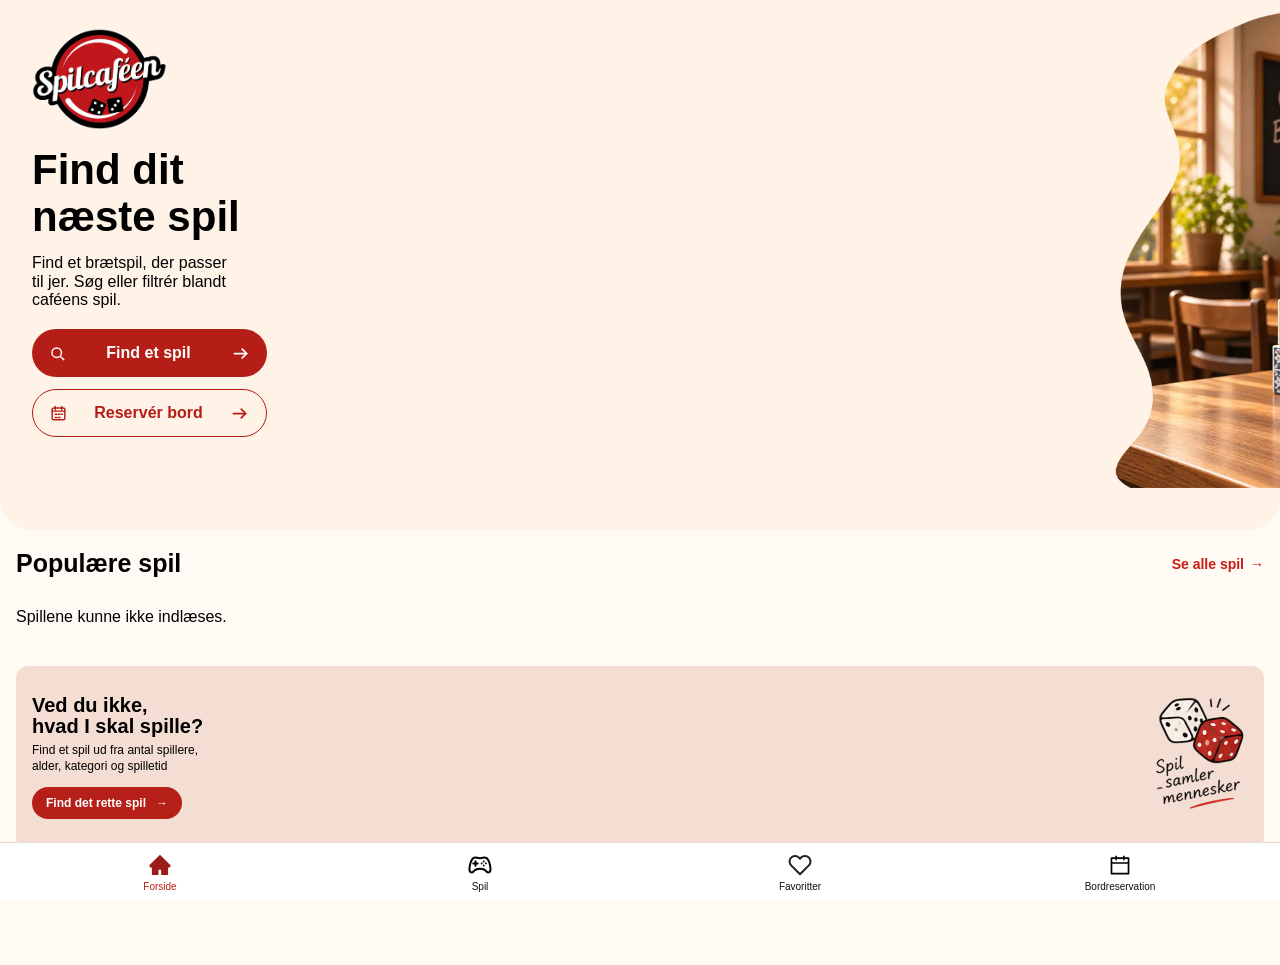
==== commit af41ccb4: "Tilføjet fælles bundnavigation på tværs af sider Samlet navigationen i navigation.js og navigation.c" ====
--- a/index.html
+++ b/index.html
@@ -7,6 +7,7 @@
     <title>Spilcaféen | Forside</title>
 
     <link rel="stylesheet" href="forside.css" />
+    <link rel="stylesheet" href="navigation.css" />
 
     <link
       rel="shortcut icon"
@@ -121,6 +122,10 @@
         </div>
       </section>
     </main>
+
+    <div id="navigation"></div>
+
+    <script src="navigation.js"></script>
     <script src="forside.js"></script>
   </body>
 </html>
--- a/navigation.css
+++ b/navigation.css
@@ -0,0 +1,52 @@
+/* ==============================
+   BUNDNAVIGATION
+   ============================== */
+
+body {
+  padding-bottom: 65px;
+}
+
+.bottom-nav {
+  position: fixed;
+  bottom: 0;
+  left: 0;
+  width: 100%;
+  min-height: 58px;
+
+  display: grid;
+  grid-template-columns: repeat(4, 1fr);
+
+  background: #fff;
+  border-top: 1px solid #e8ddd4;
+
+  z-index: 1000;
+}
+
+.bottom-nav__item {
+  display: flex;
+  flex-direction: column;
+  align-items: center;
+  justify-content: center;
+  gap: 4px;
+
+  padding: 7px 2px 6px;
+
+  color: #111;
+  text-decoration: none;
+  font-size: 10px;
+  font-weight: 500;
+}
+
+.bottom-nav__item img {
+  width: 24px;
+  height: 24px;
+  display: block;
+}
+
+.bottom-nav__item--active {
+  color: #b51f17;
+}
+
+.bottom-nav__item span {
+  line-height: 1.1;
+}
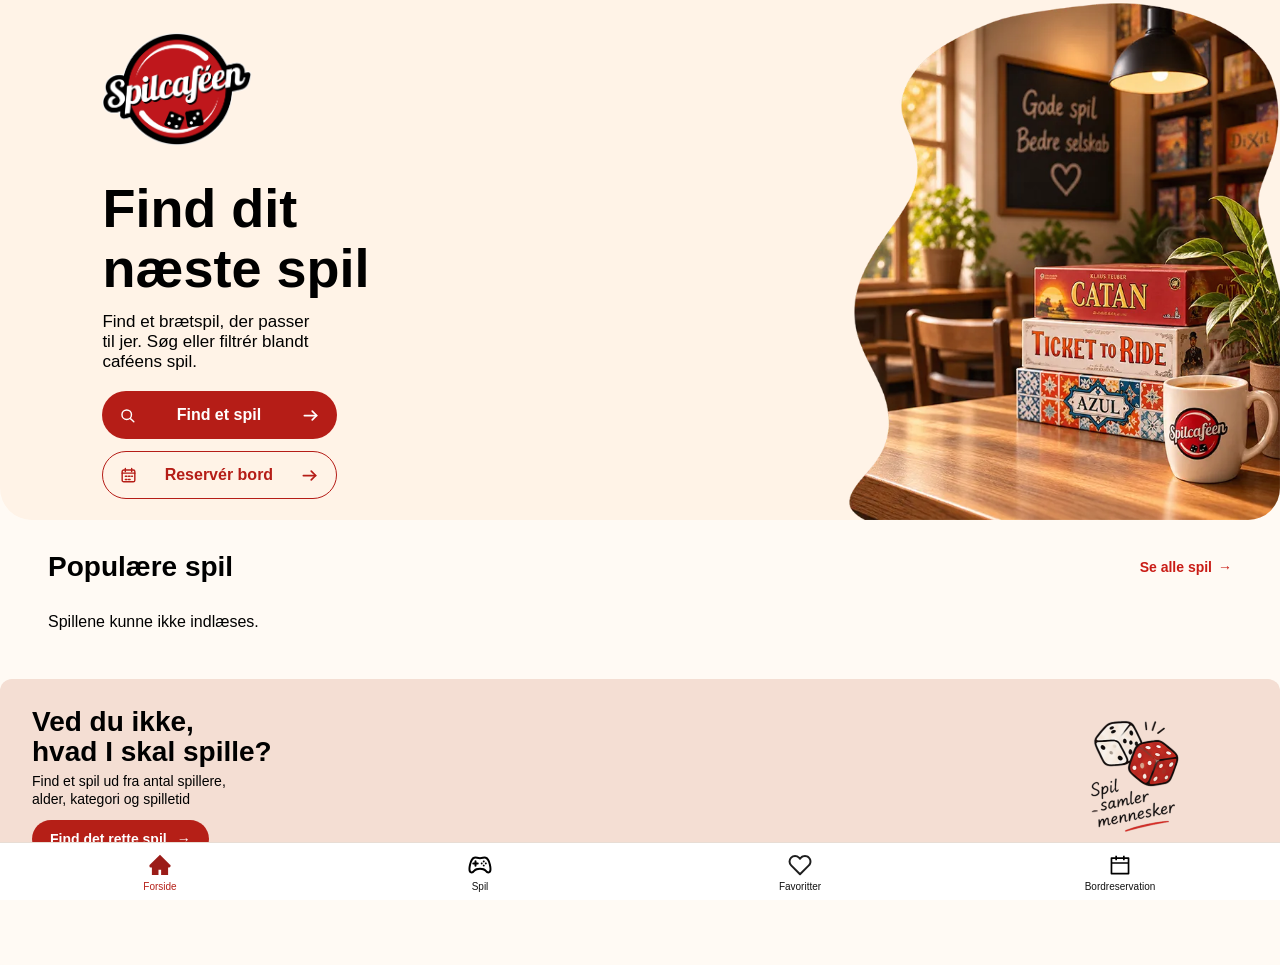
==== commit 1ba14e1f: "Ryddet op i ubrugt og overflødig kode Fjernet ubrugt HTML, CSS og JavaScript samt funktioner, der ik" ====
--- a/index.html
+++ b/index.html
@@ -6,14 +6,10 @@
 
     <title>Spilcaféen | Forside</title>
 
-    <link rel="stylesheet" href="forside.css" />
-    <link rel="stylesheet" href="navigation.css" />
+    <link rel="stylesheet" href="css/forside.css" />
+    <link rel="stylesheet" href="css/navigation.css" />
 
-    <link
-      rel="shortcut icon"
-      href="https://images.squarespace-cdn.com/content/v1/61fd2c9026a58c435d260f4c/1af90772-e642-4309-a2cb-f4161e36855e/SC-logo-2023-transparant-BG+Small+Crop.png"
-      type="image/png"
-    />
+    <link rel="icon" href="images/logo-spilcafeen.webp" type="image/webp" />
   </head>
 
   <body>
@@ -57,7 +53,7 @@
               </svg>
             </a>
 
-            <a href="#" class="hero-btn hero-btn--secondary">
+            <button type="button" class="hero-btn hero-btn--secondary">
               <svg
                 class="hero-btn__icon"
                 aria-hidden="true"
@@ -78,7 +74,7 @@
                 <path d="M5 12h14"></path>
                 <path d="m14 7 5 5-5 5"></path>
               </svg>
-            </a>
+            </button>
           </div>
         </div>
 
@@ -125,7 +121,7 @@
 
     <div id="navigation"></div>
 
-    <script src="navigation.js"></script>
-    <script src="forside.js"></script>
+    <script src="js/navigation.js"></script>
+    <script src="js/forside.js"></script>
   </body>
 </html>
--- a/css/forside.css
+++ b/css/forside.css
@@ -0,0 +1,590 @@
+/* ==================================================
+   FORSIDE
+   ================================================== */
+
+* {
+  box-sizing: border-box;
+}
+
+html,
+body {
+  margin: 0;
+  padding: 0;
+}
+
+body {
+  font-family: Arial, Helvetica, sans-serif;
+  background-color: #fffaf4;
+  color: #000;
+}
+
+.home {
+  background-color: #fffaf4;
+  min-height: 100vh;
+}
+
+.home-hero {
+  position: relative;
+  min-height: 530px;
+  overflow: hidden;
+  background-color: #fff3e7;
+  border-radius: 0 0 32px 32px;
+}
+
+.home-hero__logo {
+  position: relative;
+  z-index: 2;
+  width: 135px;
+  margin-top: 28px;
+  margin-left: 32px;
+}
+
+.home-hero__content {
+  position: relative;
+  z-index: 2;
+  width: 58%;
+  margin-left: 32px;
+  margin-top: 12px;
+}
+
+.home-hero__content h1 {
+  margin: 0;
+  font-size: 42px;
+  line-height: 1.12;
+  font-weight: 800;
+  color: #000;
+}
+
+.home-hero__content p {
+  margin: 14px 0 20px;
+  font-size: 16px;
+  line-height: 1.15;
+  color: #000;
+}
+
+.home-hero__actions {
+  display: flex;
+  flex-direction: column;
+  gap: 12px;
+}
+
+.hero-btn {
+  position: relative;
+  z-index: 3;
+  display: flex;
+  align-items: center;
+  justify-content: space-between;
+
+  width: 235px;
+  min-height: 48px;
+  padding: 0 16px;
+
+  border-radius: 999px;
+
+  font-size: 16px;
+  font-weight: 600;
+  text-decoration: none;
+}
+
+.hero-btn__icon {
+  width: 19px;
+  height: 19px;
+  fill: none;
+  stroke: currentColor;
+  stroke-width: 1.8;
+  stroke-linecap: round;
+  stroke-linejoin: round;
+  flex-shrink: 0;
+}
+
+.hero-btn__arrow {
+  width: 21px;
+  height: 21px;
+  fill: none;
+  stroke: currentColor;
+  stroke-width: 2;
+  stroke-linecap: round;
+  stroke-linejoin: round;
+  flex-shrink: 0;
+}
+
+.hero-btn--primary {
+  background-color: #b51d17;
+  color: #fff;
+}
+
+.hero-btn--secondary {
+  background-color: transparent;
+  color: #b51d17;
+  border: 1.5px solid #b51d17;
+}
+
+.home-hero__image {
+  position: absolute;
+  z-index: 1;
+  top: 0;
+  right: -240px;
+  height: 92%;
+  width: auto;
+  max-width: none;
+}
+
+/* =========================================
+   POPULÆRE SPIL
+========================================= */
+
+.popular-games {
+  padding: 20px 16px 18px;
+}
+
+.popular-games__header {
+  display: flex;
+  justify-content: space-between;
+  align-items: center;
+  margin-bottom: 12px;
+}
+
+.popular-games__header h2 {
+  margin: 0;
+  font-size: 24px;
+  line-height: 1.1;
+  font-weight: 800;
+}
+
+.popular-games__link {
+  display: flex;
+  align-items: center;
+  gap: 8px;
+  color: #b51f17;
+  font-size: 14px;
+  font-weight: 700;
+  text-decoration: none;
+}
+
+.popular-games__grid {
+  display: grid;
+  grid-template-columns: repeat(3, 1fr);
+  gap: 10px;
+}
+
+.popular-game-card {
+  position: relative;
+  min-width: 0;
+  padding: 12px 10px 10px;
+  background-color: #fff7ed;
+  border-radius: 16px;
+}
+
+.popular-game-card__favorite {
+  position: absolute;
+  top: 6px;
+  right: 6px;
+  width: 28px;
+  height: 28px;
+  display: flex;
+  align-items: center;
+  justify-content: center;
+  padding: 0;
+  background-color: #fff;
+  border: 1px solid #ddd;
+  border-radius: 50%;
+  font-size: 18px;
+  cursor: pointer;
+}
+
+.popular-game-card__image {
+  display: block;
+  width: 100%;
+  height: 100px;
+  margin: 4px auto 8px;
+  object-fit: contain;
+}
+
+.popular-game-card h3 {
+  margin: 0 0 8px;
+  font-size: 13px;
+  line-height: 1.2;
+  font-weight: 700;
+}
+
+.popular-game-card__info {
+  display: flex;
+  align-items: center;
+  justify-content: space-between;
+  gap: 4px;
+  font-size: 12px;
+  font-weight: 600;
+  white-space: nowrap;
+}
+
+/* ---------- Populære spil ---------- */
+
+.popular-games {
+  padding: 20px 16px 24px;
+}
+
+.popular-games__header {
+  display: flex;
+  align-items: center;
+  justify-content: space-between;
+  margin-bottom: 14px;
+}
+
+.popular-games__header h2 {
+  margin: 0;
+  font-size: 25px;
+  line-height: 1.1;
+  font-weight: 700;
+}
+
+.popular-games__link {
+  display: flex;
+  align-items: center;
+  gap: 6px;
+  color: #c91c16;
+  font-size: 14px;
+  font-weight: 700;
+  text-decoration: none;
+}
+
+.popular-games__grid {
+  display: grid;
+  grid-template-columns: repeat(3, minmax(0, 1fr));
+  gap: 10px;
+}
+
+.popular-card {
+  min-width: 0;
+  background-color: #f8eadc;
+  border-radius: 16px;
+  padding: 10px;
+}
+
+.popular-card__image-wrap {
+  position: relative;
+  width: 100%;
+  height: 110px;
+  overflow: hidden;
+  border-radius: 10px;
+  background: #f5ebdc;
+
+  display: flex;
+  align-items: center;
+  justify-content: center;
+}
+
+.popular-card__image {
+  width: 100%;
+  height: 100%;
+  display: block;
+  object-fit: contain;
+}
+
+.popular-card__favorite {
+  position: absolute;
+  top: 6px;
+  right: 6px;
+
+  width: 28px;
+  height: 28px;
+
+  display: grid;
+  place-items: center;
+
+  padding: 0;
+  border: 1px solid #ddd;
+  border-radius: 50%;
+  background: #fff;
+
+  font-size: 17px;
+  line-height: 1;
+  cursor: pointer;
+}
+
+.popular-card h3 {
+  margin: 8px 0 5px;
+  font-size: 14px;
+  line-height: 1.15;
+  font-weight: 700;
+
+  min-height: 32px;
+}
+
+.popular-card__info {
+  display: flex;
+  align-items: center;
+  justify-content: space-between;
+  gap: 4px;
+
+  font-size: 12px;
+  font-weight: 600;
+  white-space: nowrap;
+}
+
+.popular-card__info span {
+  display: flex;
+  align-items: center;
+  gap: 3px;
+}
+
+/* =========================================
+   FIND DET RETTE SPIL
+========================================= */
+
+.game-finder {
+  margin: 0 16px 24px;
+  padding: 18px 16px;
+  min-height: 110px;
+
+  display: flex;
+  justify-content: space-between;
+  align-items: center;
+  gap: 12px;
+
+  background: #f4ded3;
+  border-radius: 12px;
+}
+
+.game-finder__content {
+  flex: 1;
+}
+
+.game-finder h2 {
+  margin: 0 0 6px;
+  font-size: 20px;
+  line-height: 1.05;
+  font-weight: 800;
+}
+
+.game-finder p {
+  margin: 0 0 12px;
+  font-size: 12px;
+  line-height: 1.3;
+}
+
+.game-finder__button {
+  display: inline-flex;
+  align-items: center;
+  gap: 10px;
+
+  padding: 9px 14px;
+
+  background: #b51f17;
+  color: white;
+
+  border-radius: 999px;
+
+  font-size: 12px;
+  font-weight: 700;
+  text-decoration: none;
+}
+
+.game-finder__illustration {
+  flex-shrink: 0;
+  width: 80px;
+
+  font-size: 54px;
+  text-align: center;
+
+  margin-right: 35px;
+}
+
+/* ==================================================
+   RESPONSIVT DESIGN
+   ================================================== */
+
+/* Tablet */
+@media (min-width: 600px) {
+  .home-hero {
+    min-height: 460px;
+  }
+
+  .home-hero__logo {
+    width: 135px;
+    margin-top: 28px;
+    margin-left: 48px;
+  }
+
+  .home-hero__content {
+    width: 48%;
+    margin-left: 48px;
+    margin-top: 28px;
+  }
+
+  .home-hero__content h1 {
+    font-size: 48px;
+  }
+
+  .home-hero__content p {
+    font-size: 17px;
+  }
+
+  .home-hero__image {
+    right: -100px;
+    height: 100%;
+  }
+
+  .popular-games {
+    padding: 28px 32px;
+  }
+
+  .popular-games__grid {
+    gap: 16px;
+  }
+
+  .popular-card {
+    padding: 14px;
+  }
+
+  .popular-card__image-wrap {
+    height: 160px;
+  }
+
+  .popular-card h3 {
+    font-size: 16px;
+  }
+
+  .popular-card__info {
+    font-size: 13px;
+  }
+
+  .game-finder {
+    margin: 0 32px 32px;
+    padding: 24px 28px;
+    min-height: 150px;
+  }
+
+  .game-finder h2 {
+    font-size: 26px;
+  }
+
+  .game-finder p {
+    font-size: 14px;
+  }
+
+  .game-finder__button {
+    padding: 11px 18px;
+    font-size: 14px;
+  }
+
+  .game-finder__illustration {
+    width: 120px;
+    font-size: 70px;
+    margin-right: 45px;
+  }
+}
+
+/* Større tablet / lille desktop */
+@media (min-width: 900px) {
+  .home-hero {
+    min-height: 520px;
+  }
+
+  .home-hero__logo {
+    width: 150px;
+    margin-left: 48px;
+    margin-top: 32px;
+  }
+
+  .home-hero__content {
+    width: 44%;
+    margin-left: 48px;
+    margin-top: 28px;
+  }
+
+  .home-hero__content h1 {
+    font-size: 54px;
+  }
+
+  .home-hero__content p {
+    font-size: 17px;
+    max-width: 340px;
+  }
+
+  .home-hero__actions {
+    flex-direction: column;
+    gap: 12px;
+  }
+
+  .hero-btn {
+    width: 235px;
+  }
+
+  .home-hero__image {
+    right: 0;
+    height: 100%;
+  }
+
+  .popular-games {
+    padding: 32px 48px;
+  }
+
+  .popular-games__header h2 {
+    font-size: 28px;
+  }
+
+  .popular-games__grid {
+    gap: 18px;
+  }
+
+  .popular-card {
+    padding: 16px;
+  }
+
+  .popular-card__image-wrap {
+    height: 190px;
+  }
+
+  .popular-card h3 {
+    font-size: 17px;
+  }
+
+  .popular-card__info {
+    font-size: 14px;
+  }
+
+  .game-finder {
+    margin: 0 48px 40px;
+    padding: 28px 32px;
+    min-height: 165px;
+  }
+
+  .game-finder h2 {
+    font-size: 28px;
+  }
+
+  .game-finder p {
+    font-size: 14px;
+  }
+
+  .game-finder__illustration {
+    width: 140px;
+    font-size: 76px;
+    margin-right: 45px;
+  }
+}
+
+/* =========================================
+   DESKTOP – 1200PX+
+========================================= */
+
+@media (min-width: 1200px) {
+  .popular-games,
+  .game-finder {
+    max-width: 1400px;
+    margin-left: auto;
+    margin-right: auto;
+  }
+
+  .popular-card__image-wrap {
+    height: 280px;
+  }
+
+  .home-hero__logo {
+    margin-left: 8%;
+  }
+
+  .home-hero__content {
+    margin-left: 8%;
+  }
+}
--- a/css/navigation.css
+++ b/css/navigation.css
@@ -0,0 +1,54 @@
+/* ========================================
+   BUNDNAVIGATION
+======================================== */
+
+body {
+  padding-bottom: 65px;
+}
+
+.bottom-nav {
+  position: fixed;
+  bottom: 0;
+  left: 0;
+
+  width: 100%;
+  min-height: 58px;
+
+  display: grid;
+  grid-template-columns: repeat(4, 1fr);
+
+  background: #fff;
+  border-top: 1px solid #e8ddd4;
+
+  z-index: 1000;
+}
+
+.bottom-nav__item {
+  display: flex;
+  flex-direction: column;
+  align-items: center;
+  justify-content: center;
+  gap: 4px;
+
+  padding: 7px 2px 6px;
+
+  color: #111;
+  text-decoration: none;
+
+  font-size: 10px;
+  font-weight: 500;
+}
+
+.bottom-nav__item img {
+  display: block;
+  width: 24px;
+  height: 24px;
+}
+
+.bottom-nav__item span {
+  line-height: 1.1;
+}
+
+.bottom-nav__item--active {
+  color: #b51f17;
+}
